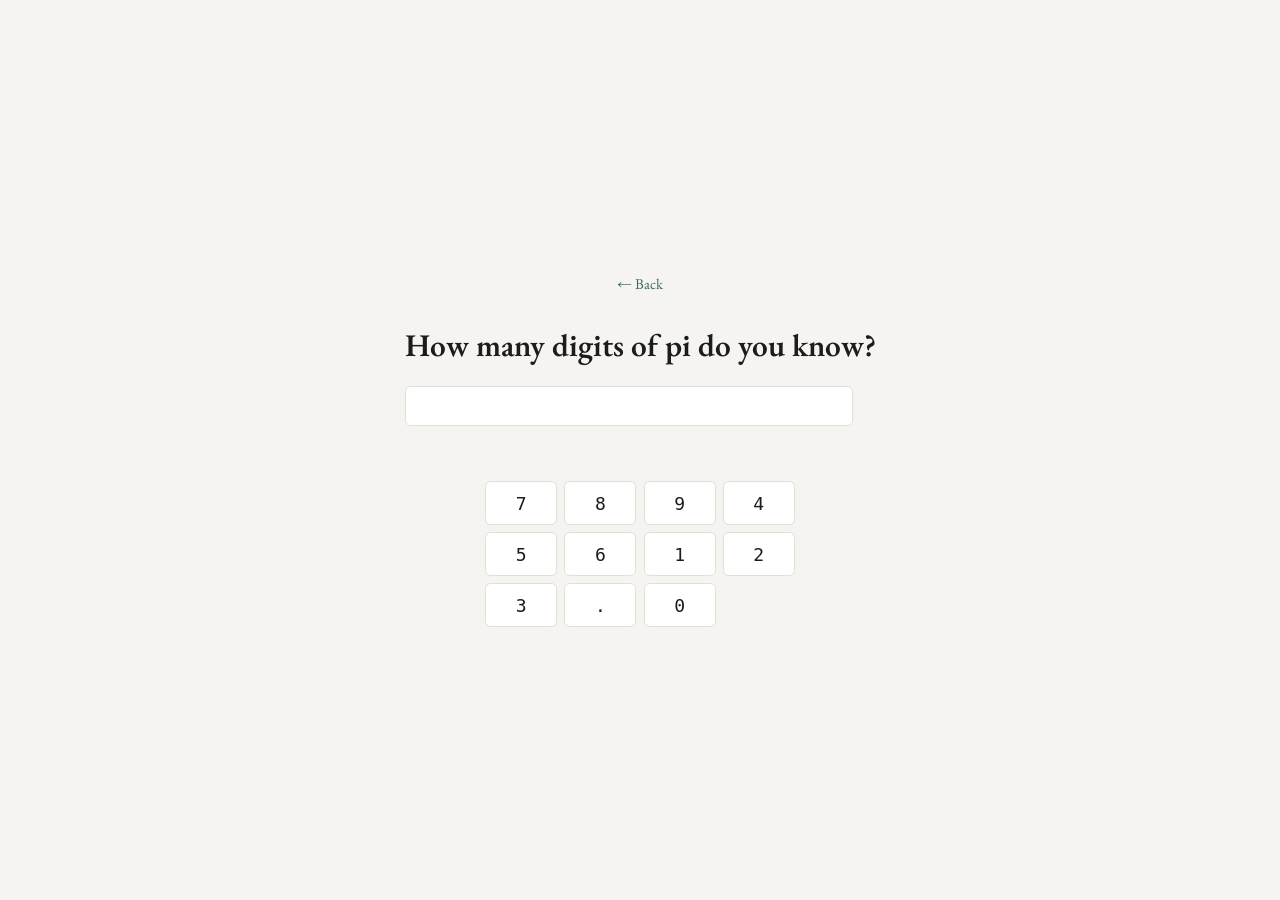
==== pi/index.html @ 2d2a45cb "pi easter egg" ====
<!DOCTYPE html>
<html lang="en">
<head>
  <meta charset="UTF-8" />
  <meta name="viewport" content="width=device-width, initial-scale=1" />
  <title>π — Leo Su</title>
  <link rel="preconnect" href="https://fonts.googleapis.com" />
  <link rel="preconnect" href="https://fonts.gstatic.com" crossorigin />
  <link href="https://fonts.googleapis.com/css2?family=EB+Garamond:ital,wght@0,400;0,500;0,600;1,400&display=swap" rel="stylesheet" />
  <style>
    :root {
      --bg: #f6f4f0;
      --text: #1c1c1a;
      --muted: #5c5c56;
      --accent: #3d6b5c;
      --ok: #2d6a4f;
      --bad: #9b2335;
      --line: #e2dfd8;
    }

    *,
    *::before,
    *::after {
      box-sizing: border-box;
    }

    body {
      margin: 0;
      min-height: 100dvh;
      font-family: "EB Garamond", "Georgia", serif;
      font-size: clamp(1.0625rem, 1rem + 0.35vw, 1.1875rem);
      line-height: 1.6;
      color: var(--text);
      background: var(--bg);
      -webkit-font-smoothing: antialiased;
    }

    .wrap {
      min-height: 100dvh;
      display: flex;
      flex-direction: column;
      align-items: center;
      justify-content: center;
      padding: clamp(1.5rem, 5vw, 4rem) clamp(1.25rem, 6vw, 5rem);
    }

    h1 {
      margin: 0 0 1rem;
      font-size: clamp(1.5rem, 1.25rem + 0.9vw, 2rem);
      font-weight: 600;
      text-align: center;
    }

    .back {
      margin-bottom: 1.5rem;
      font-size: 0.9375rem;
    }

    .back a {
      color: var(--accent);
      text-decoration: none;
    }

    .back a:hover {
      text-decoration: underline;
    }

    .display {
      font-family: ui-monospace, "Cascadia Code", "Consolas", monospace;
      font-size: clamp(1.125rem, 1rem + 0.5vw, 1.35rem);
      letter-spacing: 0.06em;
      min-height: 2.5rem;
      margin-bottom: 0.75rem;
      padding: 0.5rem 0.75rem;
      border-radius: 0.35rem;
      border: 1px solid var(--line);
      background: #fff;
      width: min(100%, 28rem);
      word-break: break-all;
      line-height: 1.5;
    }

    .display .ch {
      display: inline;
    }

    .display .ch.ok {
      color: var(--ok);
    }

    .display .ch.bad {
      color: var(--bad);
      font-weight: 600;
    }

    .hint {
      min-height: 1.5rem;
      margin-bottom: 1rem;
      font-size: 0.9375rem;
      color: var(--muted);
      text-align: center;
      max-width: 28rem;
    }

    .hint strong {
      color: var(--text);
      font-family: ui-monospace, "Cascadia Code", "Consolas", monospace;
      letter-spacing: 0.08em;
    }

    .keypad {
      display: grid;
      grid-template-columns: repeat(4, minmax(0, 4.5rem));
      gap: 0.45rem;
      justify-content: center;
      margin-bottom: 1rem;
    }

    .keypad button {
      font-family: ui-monospace, "Cascadia Code", "Consolas", monospace;
      font-size: 1.125rem;
      padding: 0.65rem 0.5rem;
      border: 1px solid var(--line);
      border-radius: 0.35rem;
      background: #fff;
      color: var(--text);
      cursor: pointer;
      transition: background 0.12s ease, border-color 0.12s ease;
    }

    .keypad button:hover:not(:disabled) {
      border-color: var(--accent);
      background: #faf9f7;
    }

    .keypad button:focus-visible {
      outline: 2px solid var(--accent);
      outline-offset: 2px;
    }

    .keypad button:disabled {
      opacity: 0.45;
      cursor: not-allowed;
    }

    .actions {
      display: flex;
      flex-wrap: wrap;
      gap: 0.5rem;
      justify-content: center;
      align-items: center;
    }

    .actions button {
      font-family: "EB Garamond", "Georgia", serif;
      font-size: 1rem;
      padding: 0.45rem 1rem;
      border-radius: 0.35rem;
      border: 1px solid var(--line);
      background: #fff;
      color: var(--text);
      cursor: pointer;
    }

    .actions button.primary {
      background: var(--accent);
      color: var(--bg);
      border-color: var(--accent);
    }

    .actions button:hover {
      filter: brightness(0.97);
    }

    .actions button:focus-visible {
      outline: 2px solid var(--accent);
      outline-offset: 2px;
    }

  </style>
</head>
<body>
  <div class="wrap">
    <p class="back"><a href="/">← Back</a></p>
    <main id="game" aria-labelledby="title">
      <h1 id="title">How many digits of pi do you know?</h1>
      <div id="display" class="display" aria-live="polite" aria-atomic="true"></div>
      <p id="hint" class="hint" role="status" aria-live="polite"></p>
      <div class="keypad" id="keypad" aria-label="Digit keypad"></div>
      <div class="actions">
        <button type="button" id="reset" class="primary" hidden>Reset</button>
      </div>
    </main>
  </div>
  <script>
    (function () {
      var PI =
        "3.[base64]";

      var display = document.getElementById("display");
      var hintEl = document.getElementById("hint");
      var keypad = document.getElementById("keypad");
      var resetBtn = document.getElementById("reset");

      var typed = "";
      var locked = false;

      var keys = ["7", "8", "9", "4", "5", "6", "1", "2", "3", ".", "0"];

      function nextFive(fromIndex) {
        return PI.slice(fromIndex, fromIndex + 5);
      }

      function render() {
        display.textContent = "";
        for (var i = 0; i < typed.length; i++) {
          var span = document.createElement("span");
          span.className = "ch ok";
          span.textContent = typed[i];
          display.appendChild(span);
        }
        hintEl.innerHTML = "";
      }

      function setLocked(on) {
        locked = on;
        resetBtn.hidden = !on;
        var btns = keypad.querySelectorAll("button");
        for (var i = 0; i < btns.length; i++) {
          btns[i].disabled = on;
        }
      }

      function submitChar(c) {
        if (locked) return;
        var pos = typed.length;
        if (pos >= PI.length) return;
        if (c !== PI[pos]) {
          typed += c;
          var span = document.createElement("span");
          span.className = "ch bad";
          span.textContent = c;
          display.appendChild(span);
          setLocked(true);
          hintEl.innerHTML =
            'Wrong. Next digits should be: <strong>' +
            (nextFive(pos).split("").join(" ") || "—") +
            "</strong>";
          return;
        }
        typed += c;
        render();
      }

      function reset() {
        typed = "";
        locked = false;
        display.textContent = "";
        hintEl.textContent = "";
        setLocked(false);
      }

      keys.forEach(function (k) {
        var b = document.createElement("button");
        b.type = "button";
        b.textContent = k;
        b.addEventListener("click", function () {
          submitChar(k);
        });
        keypad.appendChild(b);
      });

      resetBtn.addEventListener("click", reset);

      document.addEventListener("keydown", function (e) {
        if (e.ctrlKey || e.metaKey || e.altKey) return;
        var t = e.target;
        if (t && (t.tagName === "INPUT" || t.tagName === "TEXTAREA" || t.isContentEditable)) {
          return;
        }
        if (locked) return;
        var key = e.key;
        if (key >= "0" && key <= "9") {
          e.preventDefault();
          submitChar(key);
        } else if (key === "." || e.code === "NumpadDecimal") {
          e.preventDefault();
          submitChar(".");
        }
      });

      render();
      setLocked(false);
    })();
  </script>
</body>
</html>
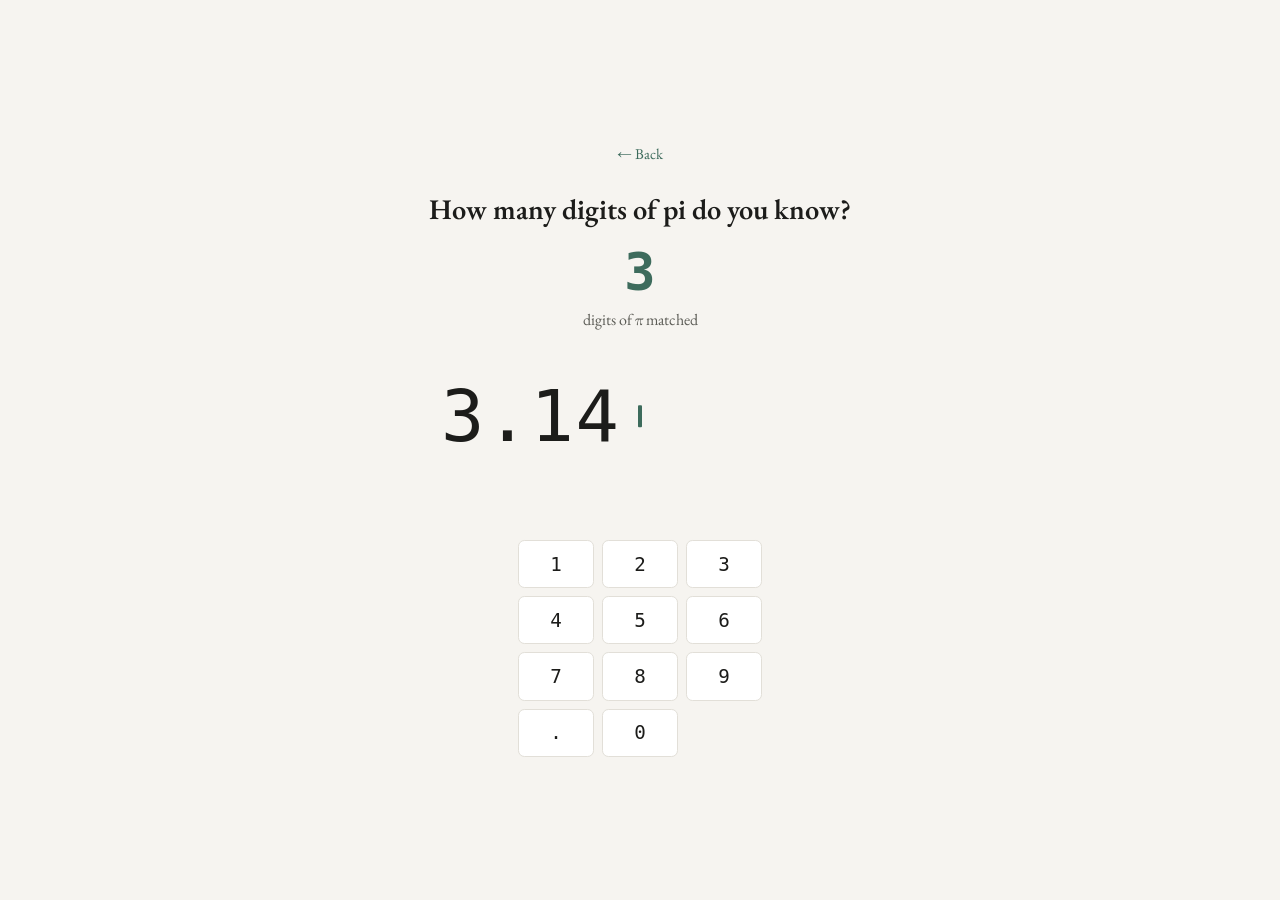
==== commit 037b0796: "pi" ====
--- a/pi/index.html
+++ b/pi/index.html
@@ -45,14 +45,14 @@
     }
 
     h1 {
-      margin: 0 0 1rem;
-      font-size: clamp(1.5rem, 1.25rem + 0.9vw, 2rem);
+      margin: 0 0 0.75rem;
+      font-size: clamp(1.35rem, 1.1rem + 0.85vw, 1.85rem);
       font-weight: 600;
       text-align: center;
     }
 
     .back {
-      margin-bottom: 1.5rem;
+      margin-bottom: 1.25rem;
       font-size: 0.9375rem;
     }
 
@@ -65,32 +65,96 @@
       text-decoration: underline;
     }
 
-    .display {
+    .depth {
+      text-align: center;
+      margin-bottom: 1.25rem;
+    }
+
+    .depth-num {
       font-family: ui-monospace, "Cascadia Code", "Consolas", monospace;
-      font-size: clamp(1.125rem, 1rem + 0.5vw, 1.35rem);
-      letter-spacing: 0.06em;
-      min-height: 2.5rem;
-      margin-bottom: 0.75rem;
-      padding: 0.5rem 0.75rem;
-      border-radius: 0.35rem;
-      border: 1px solid var(--line);
-      background: #fff;
-      width: min(100%, 28rem);
-      word-break: break-all;
-      line-height: 1.5;
-    }
-
-    .display .ch {
+      font-size: clamp(2rem, 1.5rem + 2.5vw, 3.25rem);
+      font-weight: 600;
+      font-variant-numeric: tabular-nums;
+      color: var(--accent);
+      line-height: 1.1;
+      transition: color 0.2s ease, transform 0.2s ease;
+    }
+
+    .depth-label {
+      margin: 0.35rem 0 0;
+      font-size: clamp(0.9rem, 0.85rem + 0.2vw, 1rem);
+      color: var(--muted);
+    }
+
+    .typer-wrap {
+      width: min(100%, 40rem);
+      margin: 0 auto 1.25rem;
+    }
+
+    .typer-stage {
+      position: relative;
+      width: 100%;
+      min-height: clamp(5.5rem, 12vw, 8rem);
+      display: flex;
+      align-items: center;
+      justify-content: center;
+    }
+
+    .typer-caret {
+      position: absolute;
+      left: 50%;
+      top: 50%;
+      transform: translate(-50%, -50%);
+      width: clamp(3px, 0.35vw, 4px);
+      height: 1.12em;
+      background: var(--accent);
+      border-radius: 1px;
+      animation: caret-blink 1.05s steps(1, end) infinite;
+      z-index: 2;
+      pointer-events: none;
+    }
+
+    @keyframes caret-blink {
+      50% {
+        opacity: 0;
+      }
+    }
+
+    .typer-track {
+      position: absolute;
+      right: 50%;
+      top: 50%;
+      transform: translateY(-50%);
+      padding-right: 0.42em;
+      text-align: right;
+      white-space: nowrap;
+      max-width: calc(50% - 0.75rem);
+      font-family: ui-monospace, "Cascadia Code", "Consolas", monospace;
+      font-size: clamp(2.35rem, 9vw, 4.5rem);
+      font-weight: 500;
+      font-variant-numeric: tabular-nums;
+      line-height: 1.15;
+      letter-spacing: 0.02em;
+      overflow: hidden;
+      transition: transform 0.18s ease-out;
+    }
+
+    .typer-track .ch {
       display: inline;
-    }
-
-    .display .ch.ok {
+      transition: color 0.12s ease;
+    }
+
+    .typer-track .ch.prefix {
+      color: var(--text);
+    }
+
+    .typer-track .ch.ok {
       color: var(--ok);
     }
 
-    .display .ch.bad {
+    .typer-track .ch.bad {
       color: var(--bad);
-      font-weight: 600;
+      font-weight: 700;
     }
 
     .hint {
@@ -100,6 +164,8 @@
       color: var(--muted);
       text-align: center;
       max-width: 28rem;
+      margin-left: auto;
+      margin-right: auto;
     }
 
     .hint strong {
@@ -110,22 +176,26 @@
 
     .keypad {
       display: grid;
-      grid-template-columns: repeat(4, minmax(0, 4.5rem));
-      gap: 0.45rem;
+      grid-template-columns: repeat(3, minmax(0, 4.75rem));
+      gap: 0.5rem;
       justify-content: center;
       margin-bottom: 1rem;
     }
 
     .keypad button {
       font-family: ui-monospace, "Cascadia Code", "Consolas", monospace;
-      font-size: 1.125rem;
-      padding: 0.65rem 0.5rem;
+      font-size: 1.2rem;
+      padding: 0.72rem 0.5rem;
       border: 1px solid var(--line);
-      border-radius: 0.35rem;
+      border-radius: 0.4rem;
       background: #fff;
       color: var(--text);
       cursor: pointer;
-      transition: background 0.12s ease, border-color 0.12s ease;
+      transition: background 0.15s ease, border-color 0.15s ease, transform 0.1s ease;
+    }
+
+    .keypad button:active:not(:disabled) {
+      transform: scale(0.97);
     }
 
     .keypad button:hover:not(:disabled) {
@@ -160,6 +230,7 @@
       background: #fff;
       color: var(--text);
       cursor: pointer;
+      transition: filter 0.12s ease;
     }
 
     .actions button.primary {
@@ -176,7 +247,6 @@
       outline: 2px solid var(--accent);
       outline-offset: 2px;
     }
-
   </style>
 </head>
 <body>
@@ -184,7 +254,16 @@
     <p class="back"><a href="/">← Back</a></p>
     <main id="game" aria-labelledby="title">
       <h1 id="title">How many digits of pi do you know?</h1>
-      <div id="display" class="display" aria-live="polite" aria-atomic="true"></div>
+      <div class="depth" aria-live="polite">
+        <div id="counter" class="depth-num">3</div>
+        <p class="depth-label">digits of π matched</p>
+      </div>
+      <div class="typer-wrap">
+        <div class="typer-stage" aria-label="Pi typing">
+          <div id="track" class="typer-track" aria-live="polite" aria-atomic="true"></div>
+          <div class="typer-caret" aria-hidden="true"></div>
+        </div>
+      </div>
       <p id="hint" class="hint" role="status" aria-live="polite"></p>
       <div class="keypad" id="keypad" aria-label="Digit keypad"></div>
       <div class="actions">
@@ -197,7 +276,11 @@
       var PI =
         "3.[base64]";
 
-      var display = document.getElementById("display");
+      var PREFIX = "3.14";
+      var PREFIX_LEN = PREFIX.length;
+
+      var track = document.getElementById("track");
+      var counterEl = document.getElementById("counter");
       var hintEl = document.getElementById("hint");
       var keypad = document.getElementById("keypad");
       var resetBtn = document.getElementById("reset");
@@ -205,21 +288,68 @@
       var typed = "";
       var locked = false;
 
-      var keys = ["7", "8", "9", "4", "5", "6", "1", "2", "3", ".", "0"];
+      function countDigitsInSlice(s) {
+        var n = 0;
+        for (var i = 0; i < s.length; i++) {
+          if (s[i] >= "0" && s[i] <= "9") n++;
+        }
+        return n;
+      }
+
+      function matchedDigitCount() {
+        var end;
+        if (locked && typed.length) {
+          var wrongPos = PREFIX_LEN + typed.length - 1;
+          if (typed[typed.length - 1] !== PI[wrongPos]) {
+            end = wrongPos;
+          } else {
+            end = PREFIX_LEN + typed.length;
+          }
+        } else {
+          end = PREFIX_LEN + typed.length;
+        }
+        return countDigitsInSlice(PI.slice(0, end));
+      }
 
       function nextFive(fromIndex) {
         return PI.slice(fromIndex, fromIndex + 5);
       }
 
-      function render() {
-        display.textContent = "";
-        for (var i = 0; i < typed.length; i++) {
-          var span = document.createElement("span");
-          span.className = "ch ok";
-          span.textContent = typed[i];
-          display.appendChild(span);
-        }
-        hintEl.innerHTML = "";
+      function renderTrack() {
+        track.textContent = "";
+        for (var i = 0; i < PREFIX.length; i++) {
+          var ps = document.createElement("span");
+          ps.className = "ch prefix";
+          ps.textContent = PREFIX[i];
+          track.appendChild(ps);
+        }
+        for (var j = 0; j < typed.length; j++) {
+          var s = document.createElement("span");
+          s.className = "ch ok";
+          s.textContent = typed[j];
+          track.appendChild(s);
+        }
+        counterEl.textContent = String(matchedDigitCount());
+        if (!locked) {
+          hintEl.innerHTML = "";
+        }
+      }
+
+      function renderWrong() {
+        track.textContent = "";
+        for (var i = 0; i < PREFIX.length; i++) {
+          var ps = document.createElement("span");
+          ps.className = "ch prefix";
+          ps.textContent = PREFIX[i];
+          track.appendChild(ps);
+        }
+        for (var j = 0; j < typed.length; j++) {
+          var s = document.createElement("span");
+          s.className = j === typed.length - 1 ? "ch bad" : "ch ok";
+          s.textContent = typed[j];
+          track.appendChild(s);
+        }
+        counterEl.textContent = String(matchedDigitCount());
       }
 
       function setLocked(on) {
@@ -233,14 +363,11 @@
 
       function submitChar(c) {
         if (locked) return;
-        var pos = typed.length;
+        var pos = PREFIX_LEN + typed.length;
         if (pos >= PI.length) return;
         if (c !== PI[pos]) {
           typed += c;
-          var span = document.createElement("span");
-          span.className = "ch bad";
-          span.textContent = c;
-          display.appendChild(span);
+          renderWrong();
           setLocked(true);
           hintEl.innerHTML =
             'Wrong. Next digits should be: <strong>' +
@@ -249,25 +376,34 @@
           return;
         }
         typed += c;
-        render();
+        renderTrack();
       }
 
       function reset() {
         typed = "";
         locked = false;
-        display.textContent = "";
         hintEl.textContent = "";
         setLocked(false);
-      }
-
-      keys.forEach(function (k) {
-        var b = document.createElement("button");
-        b.type = "button";
-        b.textContent = k;
-        b.addEventListener("click", function () {
-          submitChar(k);
+        renderTrack();
+      }
+
+      var layout = [
+        ["1", "2", "3"],
+        ["4", "5", "6"],
+        ["7", "8", "9"],
+        [".", "0"],
+      ];
+
+      layout.forEach(function (row) {
+        row.forEach(function (k) {
+          var b = document.createElement("button");
+          b.type = "button";
+          b.textContent = k;
+          b.addEventListener("click", function () {
+            submitChar(k);
+          });
+          keypad.appendChild(b);
         });
-        keypad.appendChild(b);
       });
 
       resetBtn.addEventListener("click", reset);
@@ -289,7 +425,7 @@
         }
       });
 
-      render();
+      renderTrack();
       setLocked(false);
     })();
   </script>
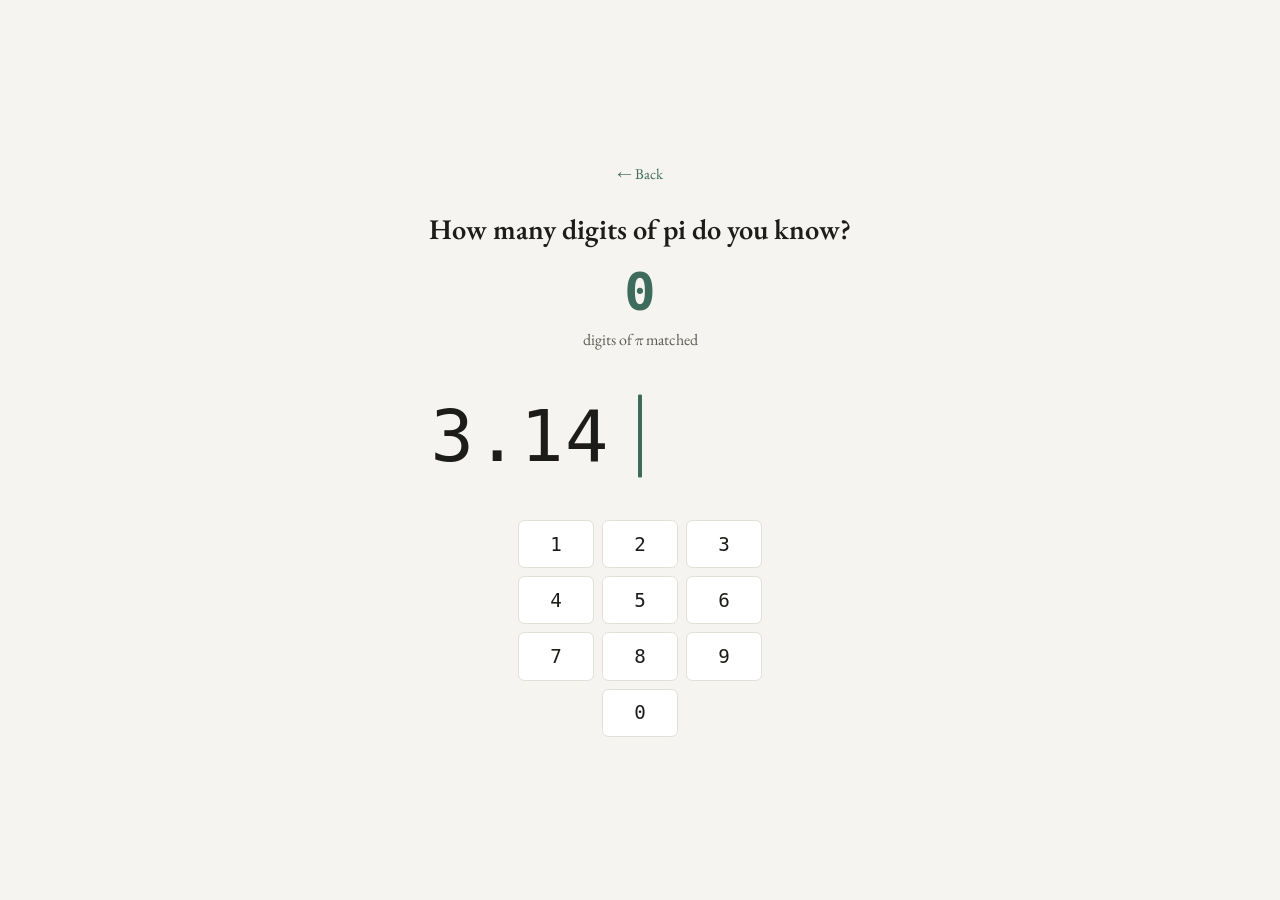
==== commit 14111877: "pi aa" ====
--- a/pi/index.html
+++ b/pi/index.html
@@ -87,17 +87,23 @@
     }
 
     .typer-wrap {
-      width: min(100%, 40rem);
-      margin: 0 auto 1.25rem;
+      width: 100vw;
+      margin-left: calc(50% - 50vw);
+      margin-right: calc(50% - 50vw);
+      overflow-x: hidden;
+      margin-bottom: 1.25rem;
     }
 
     .typer-stage {
+      --typer-fs: clamp(2.35rem, 9vw, 4.5rem);
       position: relative;
       width: 100%;
       min-height: clamp(5.5rem, 12vw, 8rem);
       display: flex;
       align-items: center;
       justify-content: center;
+      font-size: var(--typer-fs);
+      line-height: 1.15;
     }
 
     .typer-caret {
@@ -106,12 +112,17 @@
       top: 50%;
       transform: translate(-50%, -50%);
       width: clamp(3px, 0.35vw, 4px);
-      height: 1.12em;
+      height: 1.15em;
       background: var(--accent);
       border-radius: 1px;
       animation: caret-blink 1.05s steps(1, end) infinite;
       z-index: 2;
       pointer-events: none;
+    }
+
+    .typer-stage.is-locked .typer-caret {
+      visibility: hidden;
+      animation: none;
     }
 
     @keyframes caret-blink {
@@ -128,15 +139,15 @@
       padding-right: 0.42em;
       text-align: right;
       white-space: nowrap;
-      max-width: calc(50% - 0.75rem);
+      width: max-content;
+      max-width: none;
       font-family: ui-monospace, "Cascadia Code", "Consolas", monospace;
-      font-size: clamp(2.35rem, 9vw, 4.5rem);
+      font-size: inherit;
       font-weight: 500;
       font-variant-numeric: tabular-nums;
       line-height: 1.15;
       letter-spacing: 0.02em;
-      overflow: hidden;
-      transition: transform 0.18s ease-out;
+      overflow: visible;
     }
 
     .typer-track .ch {
@@ -157,21 +168,42 @@
       font-weight: 700;
     }
 
-    .hint {
-      min-height: 1.5rem;
-      margin-bottom: 1rem;
-      font-size: 0.9375rem;
-      color: var(--muted);
-      text-align: center;
-      max-width: 28rem;
-      margin-left: auto;
-      margin-right: auto;
-    }
-
-    .hint strong {
-      color: var(--text);
-      font-family: ui-monospace, "Cascadia Code", "Consolas", monospace;
-      letter-spacing: 0.08em;
+    .typer-track .hint-reveal {
+      display: inline;
+      margin-left: 0.25em;
+      padding-left: 0.05em;
+      font-family: inherit;
+      font-size: 0.72em;
+      font-weight: 500;
+      color: #8a8883;
+      letter-spacing: 0.14em;
+      vertical-align: baseline;
+      opacity: 0;
+      animation: hint-reveal-in 1.85s ease forwards;
+    }
+
+    @keyframes hint-reveal-in {
+      from {
+        opacity: 0;
+      }
+      to {
+        opacity: 1;
+      }
+    }
+
+    #game {
+      position: relative;
+    }
+
+    .hint-sr {
+      position: absolute;
+      left: -10000px;
+      top: auto;
+      width: 1px;
+      height: 1px;
+      overflow: hidden;
+      white-space: nowrap;
+      border: 0;
     }
 
     .keypad {
@@ -213,6 +245,10 @@
       cursor: not-allowed;
     }
 
+    .keypad .key-zero {
+      grid-column: 2;
+    }
+
     .actions {
       display: flex;
       flex-wrap: wrap;
@@ -255,7 +291,7 @@
     <main id="game" aria-labelledby="title">
       <h1 id="title">How many digits of pi do you know?</h1>
       <div class="depth" aria-live="polite">
-        <div id="counter" class="depth-num">3</div>
+        <div id="counter" class="depth-num">0</div>
         <p class="depth-label">digits of π matched</p>
       </div>
       <div class="typer-wrap">
@@ -264,7 +300,7 @@
           <div class="typer-caret" aria-hidden="true"></div>
         </div>
       </div>
-      <p id="hint" class="hint" role="status" aria-live="polite"></p>
+      <p id="hint" class="hint-sr" role="status" aria-live="polite"></p>
       <div class="keypad" id="keypad" aria-label="Digit keypad"></div>
       <div class="actions">
         <button type="button" id="reset" class="primary" hidden>Reset</button>
@@ -279,6 +315,7 @@
       var PREFIX = "3.14";
       var PREFIX_LEN = PREFIX.length;
 
+      var stage = document.querySelector(".typer-stage");
       var track = document.getElementById("track");
       var counterEl = document.getElementById("counter");
       var hintEl = document.getElementById("hint");
@@ -288,27 +325,14 @@
       var typed = "";
       var locked = false;
 
-      function countDigitsInSlice(s) {
-        var n = 0;
-        for (var i = 0; i < s.length; i++) {
-          if (s[i] >= "0" && s[i] <= "9") n++;
-        }
-        return n;
-      }
-
       function matchedDigitCount() {
-        var end;
         if (locked && typed.length) {
           var wrongPos = PREFIX_LEN + typed.length - 1;
           if (typed[typed.length - 1] !== PI[wrongPos]) {
-            end = wrongPos;
-          } else {
-            end = PREFIX_LEN + typed.length;
+            return typed.length - 1;
           }
-        } else {
-          end = PREFIX_LEN + typed.length;
-        }
-        return countDigitsInSlice(PI.slice(0, end));
+        }
+        return typed.length;
       }
 
       function nextFive(fromIndex) {
@@ -331,11 +355,11 @@
         }
         counterEl.textContent = String(matchedDigitCount());
         if (!locked) {
-          hintEl.innerHTML = "";
-        }
-      }
-
-      function renderWrong() {
+          hintEl.textContent = "";
+        }
+      }
+
+      function renderWrong(nextHint) {
         track.textContent = "";
         for (var i = 0; i < PREFIX.length; i++) {
           var ps = document.createElement("span");
@@ -349,12 +373,24 @@
           s.textContent = typed[j];
           track.appendChild(s);
         }
+        if (nextHint) {
+          var hint = document.createElement("span");
+          hint.className = "hint-reveal";
+          hint.setAttribute("aria-hidden", "true");
+          hint.textContent = nextHint.split("").join(" ");
+          track.appendChild(hint);
+        }
         counterEl.textContent = String(matchedDigitCount());
+        hintEl.textContent =
+          "Incorrect. The next five digits are " + nextHint.split("").join(" ") + ".";
       }
 
       function setLocked(on) {
         locked = on;
         resetBtn.hidden = !on;
+        if (stage) {
+          stage.classList.toggle("is-locked", on);
+        }
         var btns = keypad.querySelectorAll("button");
         for (var i = 0; i < btns.length; i++) {
           btns[i].disabled = on;
@@ -367,12 +403,9 @@
         if (pos >= PI.length) return;
         if (c !== PI[pos]) {
           typed += c;
-          renderWrong();
+          var hintStr = nextFive(pos) || "";
+          renderWrong(hintStr);
           setLocked(true);
-          hintEl.innerHTML =
-            'Wrong. Next digits should be: <strong>' +
-            (nextFive(pos).split("").join(" ") || "—") +
-            "</strong>";
           return;
         }
         typed += c;
@@ -391,14 +424,17 @@
         ["1", "2", "3"],
         ["4", "5", "6"],
         ["7", "8", "9"],
-        [".", "0"],
+        ["0"],
       ];
 
-      layout.forEach(function (row) {
+      layout.forEach(function (row, rowIdx) {
         row.forEach(function (k) {
           var b = document.createElement("button");
           b.type = "button";
           b.textContent = k;
+          if (rowIdx === 3 && k === "0") {
+            b.className = "key-zero";
+          }
           b.addEventListener("click", function () {
             submitChar(k);
           });
@@ -419,9 +455,6 @@
         if (key >= "0" && key <= "9") {
           e.preventDefault();
           submitChar(key);
-        } else if (key === "." || e.code === "NumpadDecimal") {
-          e.preventDefault();
-          submitChar(".");
         }
       });
 
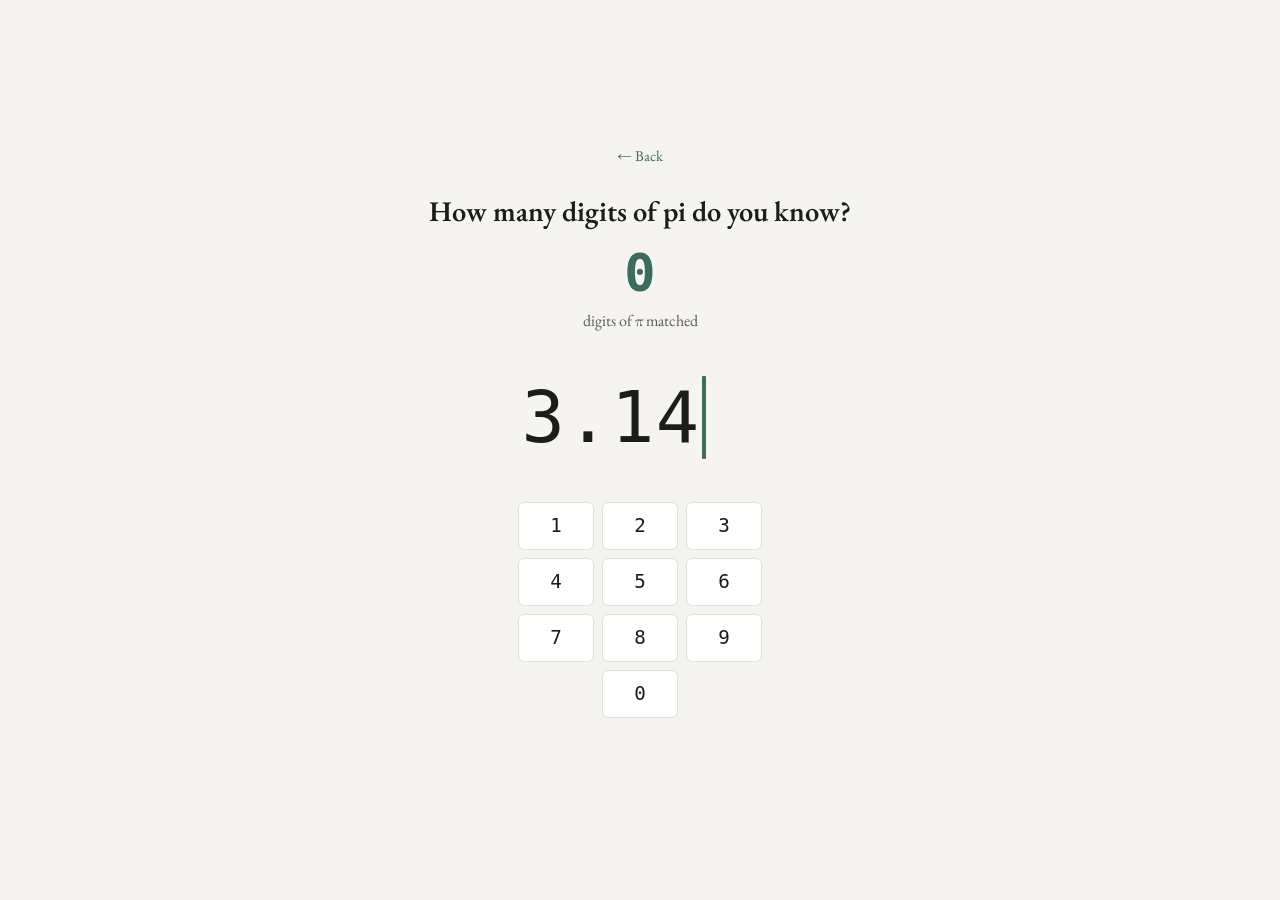
==== commit c2d2db29: "fixed pi" ====
--- a/pi/index.html
+++ b/pi/index.html
@@ -96,27 +96,43 @@
 
     .typer-stage {
       --typer-fs: clamp(2.35rem, 9vw, 4.5rem);
+      --typer-ls: 0.02em;
+      --typer-nudge: clamp(1.35rem, 5vw, 4rem);
       position: relative;
       width: 100%;
       min-height: clamp(5.5rem, 12vw, 8rem);
-      display: flex;
+      display: grid;
+      grid-template-columns: minmax(0, 1fr) auto minmax(0, 1fr);
       align-items: center;
-      justify-content: center;
+      column-gap: 0;
       font-size: var(--typer-fs);
       line-height: 1.15;
+      transform: translateX(var(--typer-nudge));
+    }
+
+    .typer-left {
+      min-width: 0;
+      overflow: hidden;
+      display: flex;
+      justify-content: flex-end;
+      align-items: center;
+    }
+
+    .typer-mid {
+      flex-shrink: 0;
+      width: clamp(3px, 0.35vw, 4px);
+      display: flex;
+      justify-content: center;
+      align-items: center;
+      align-self: stretch;
     }
 
     .typer-caret {
-      position: absolute;
-      left: 50%;
-      top: 50%;
-      transform: translate(-50%, -50%);
-      width: clamp(3px, 0.35vw, 4px);
+      width: 100%;
       height: 1.15em;
       background: var(--accent);
       border-radius: 1px;
       animation: caret-blink 1.05s steps(1, end) infinite;
-      z-index: 2;
       pointer-events: none;
     }
 
@@ -131,12 +147,36 @@
       }
     }
 
+    .typer-right {
+      min-width: 0;
+      overflow: hidden;
+      text-align: left;
+      white-space: nowrap;
+      font-family: ui-monospace, "Cascadia Code", "Consolas", monospace;
+      font-size: inherit;
+      font-weight: 500;
+      font-variant-numeric: tabular-nums;
+      line-height: 1.15;
+      letter-spacing: var(--typer-ls);
+      color: #8a8883;
+      margin-left: -0.04em;
+      padding-left: 0.06em;
+      opacity: 0;
+      transition: none;
+    }
+
+    .typer-right.is-on {
+      opacity: 1;
+      transition: opacity 1.35s ease;
+    }
+
+    .typer-right .hint-ch {
+      display: inline;
+    }
+
     .typer-track {
-      position: absolute;
-      right: 50%;
-      top: 50%;
-      transform: translateY(-50%);
-      padding-right: 0.42em;
+      position: relative;
+      padding-right: 0.02em;
       text-align: right;
       white-space: nowrap;
       width: max-content;
@@ -146,7 +186,7 @@
       font-weight: 500;
       font-variant-numeric: tabular-nums;
       line-height: 1.15;
-      letter-spacing: 0.02em;
+      letter-spacing: var(--typer-ls);
       overflow: visible;
     }
 
@@ -168,21 +208,34 @@
       font-weight: 700;
     }
 
-    .typer-track .hint-reveal {
-      display: inline;
-      margin-left: 0.25em;
-      padding-left: 0.05em;
-      font-family: inherit;
-      font-size: 0.72em;
-      font-weight: 500;
-      color: #8a8883;
-      letter-spacing: 0.14em;
+    .typer-track .bad-wrap {
+      position: relative;
+      display: inline-block;
       vertical-align: baseline;
-      opacity: 0;
-      animation: hint-reveal-in 1.85s ease forwards;
-    }
-
-    @keyframes hint-reveal-in {
+    }
+
+    .typer-track .bad-wrap .ch.bad {
+      opacity: 0.2;
+    }
+
+    .typer-track .bad-wrap .bad-x {
+      position: absolute;
+      left: 50%;
+      top: 50%;
+      transform: translate(-50%, -50%);
+      color: var(--text);
+      font-size: 1.12em;
+      font-weight: 800;
+      line-height: 1;
+      z-index: 1;
+      pointer-events: none;
+    }
+
+    .typer-track .ch-new {
+      animation: ch-fade 320ms cubic-bezier(0.33, 1, 0.68, 1) both;
+    }
+
+    @keyframes ch-fade {
       from {
         opacity: 0;
       }
@@ -255,6 +308,12 @@
       gap: 0.5rem;
       justify-content: center;
       align-items: center;
+    }
+
+    #reset.is-inert {
+      visibility: hidden;
+      pointer-events: none;
+      user-select: none;
     }
 
     .actions button {
@@ -296,14 +355,19 @@
       </div>
       <div class="typer-wrap">
         <div class="typer-stage" aria-label="Pi typing">
-          <div id="track" class="typer-track" aria-live="polite" aria-atomic="true"></div>
-          <div class="typer-caret" aria-hidden="true"></div>
+          <div class="typer-left">
+            <div id="track" class="typer-track" aria-live="polite" aria-atomic="true"></div>
+          </div>
+          <div class="typer-mid" aria-hidden="true">
+            <div class="typer-caret"></div>
+          </div>
+          <div id="hintTrack" class="typer-right" aria-hidden="true"></div>
         </div>
       </div>
       <p id="hint" class="hint-sr" role="status" aria-live="polite"></p>
       <div class="keypad" id="keypad" aria-label="Digit keypad"></div>
       <div class="actions">
-        <button type="button" id="reset" class="primary" hidden>Reset</button>
+        <button type="button" id="reset" class="primary is-inert" aria-hidden="true" tabindex="-1">Reset</button>
       </div>
     </main>
   </div>
@@ -317,6 +381,7 @@
 
       var stage = document.querySelector(".typer-stage");
       var track = document.getElementById("track");
+      var hintTrack = document.getElementById("hintTrack");
       var counterEl = document.getElementById("counter");
       var hintEl = document.getElementById("hint");
       var keypad = document.getElementById("keypad");
@@ -324,6 +389,17 @@
 
       var typed = "";
       var locked = false;
+
+      var CH_MOVE_MS = 320;
+      var CH_MOVE_EASING = "cubic-bezier(0.33, 1, 0.68, 1)";
+
+      function clearTrackFlipListeners() {
+        var prev = track._flipOnEnd;
+        if (prev) {
+          track.removeEventListener("transitionend", prev);
+          track._flipOnEnd = null;
+        }
+      }
 
       function matchedDigitCount() {
         if (locked && typed.length) {
@@ -339,7 +415,23 @@
         return PI.slice(fromIndex, fromIndex + 5);
       }
 
-      function renderTrack() {
+      function clearHintTrack() {
+        if (!hintTrack) return;
+        hintTrack.classList.remove("is-on");
+        hintTrack.textContent = "";
+        hintTrack.setAttribute("aria-hidden", "true");
+      }
+
+      function renderTrack(opts) {
+        opts = opts || {};
+        var prevRect = null;
+        if (opts.flip && track.firstChild) {
+          prevRect = track.getBoundingClientRect();
+        }
+        clearTrackFlipListeners();
+        clearHintTrack();
+        track.style.transition = "";
+        track.style.transform = "";
         track.textContent = "";
         for (var i = 0; i < PREFIX.length; i++) {
           var ps = document.createElement("span");
@@ -351,16 +443,47 @@
           var s = document.createElement("span");
           s.className = "ch ok";
           s.textContent = typed[j];
+          if (j === typed.length - 1) {
+            s.className = "ch ok ch-new";
+          }
           track.appendChild(s);
         }
         counterEl.textContent = String(matchedDigitCount());
         if (!locked) {
           hintEl.textContent = "";
         }
+        if (opts.flip && prevRect) {
+          var nextRect = track.getBoundingClientRect();
+          var dx = prevRect.left - nextRect.left;
+          if (Math.abs(dx) > 0.25) {
+            track.style.transition = "none";
+            track.style.transform = "translateX(" + dx + "px)";
+            void track.offsetWidth;
+            requestAnimationFrame(function () {
+              track.style.transition =
+                "transform " + CH_MOVE_MS + "ms " + CH_MOVE_EASING;
+              track.style.transform = "translateX(0)";
+            });
+            var onEnd = function (ev) {
+              if (ev.propertyName !== "transform") return;
+              track.removeEventListener("transitionend", onEnd);
+              track._flipOnEnd = null;
+              track.style.transition = "";
+              track.style.transform = "";
+            };
+            track._flipOnEnd = onEnd;
+            track.addEventListener("transitionend", onEnd);
+          }
+        }
       }
 
       function renderWrong(nextHint) {
+        clearTrackFlipListeners();
+        track.style.transition = "";
+        track.style.transform = "";
+        clearHintTrack();
         track.textContent = "";
+
         for (var i = 0; i < PREFIX.length; i++) {
           var ps = document.createElement("span");
           ps.className = "ch prefix";
@@ -368,17 +491,37 @@
           track.appendChild(ps);
         }
         for (var j = 0; j < typed.length; j++) {
-          var s = document.createElement("span");
-          s.className = j === typed.length - 1 ? "ch bad" : "ch ok";
-          s.textContent = typed[j];
-          track.appendChild(s);
-        }
-        if (nextHint) {
-          var hint = document.createElement("span");
-          hint.className = "hint-reveal";
-          hint.setAttribute("aria-hidden", "true");
-          hint.textContent = nextHint.split("").join(" ");
-          track.appendChild(hint);
+          if (j === typed.length - 1) {
+            var wrap = document.createElement("span");
+            wrap.className = "bad-wrap";
+            var bad = document.createElement("span");
+            bad.className = "ch bad";
+            bad.textContent = typed[j];
+            var mark = document.createElement("span");
+            mark.className = "bad-x";
+            mark.setAttribute("aria-hidden", "true");
+            mark.textContent = "\u00d7";
+            wrap.appendChild(bad);
+            wrap.appendChild(mark);
+            track.appendChild(wrap);
+          } else {
+            var s = document.createElement("span");
+            s.className = "ch ok";
+            s.textContent = typed[j];
+            track.appendChild(s);
+          }
+        }
+        if (nextHint && hintTrack) {
+          for (var k = 0; k < nextHint.length; k++) {
+            var hc = document.createElement("span");
+            hc.className = "hint-ch";
+            hc.textContent = nextHint[k];
+            hintTrack.appendChild(hc);
+          }
+          hintTrack.setAttribute("aria-hidden", "false");
+          requestAnimationFrame(function () {
+            hintTrack.classList.add("is-on");
+          });
         }
         counterEl.textContent = String(matchedDigitCount());
         hintEl.textContent =
@@ -387,7 +530,9 @@
 
       function setLocked(on) {
         locked = on;
-        resetBtn.hidden = !on;
+        resetBtn.classList.toggle("is-inert", !on);
+        resetBtn.setAttribute("aria-hidden", on ? "false" : "true");
+        resetBtn.tabIndex = on ? 0 : -1;
         if (stage) {
           stage.classList.toggle("is-locked", on);
         }
@@ -409,13 +554,14 @@
           return;
         }
         typed += c;
-        renderTrack();
+        renderTrack({ flip: true });
       }
 
       function reset() {
         typed = "";
         locked = false;
         hintEl.textContent = "";
+        clearHintTrack();
         setLocked(false);
         renderTrack();
       }
